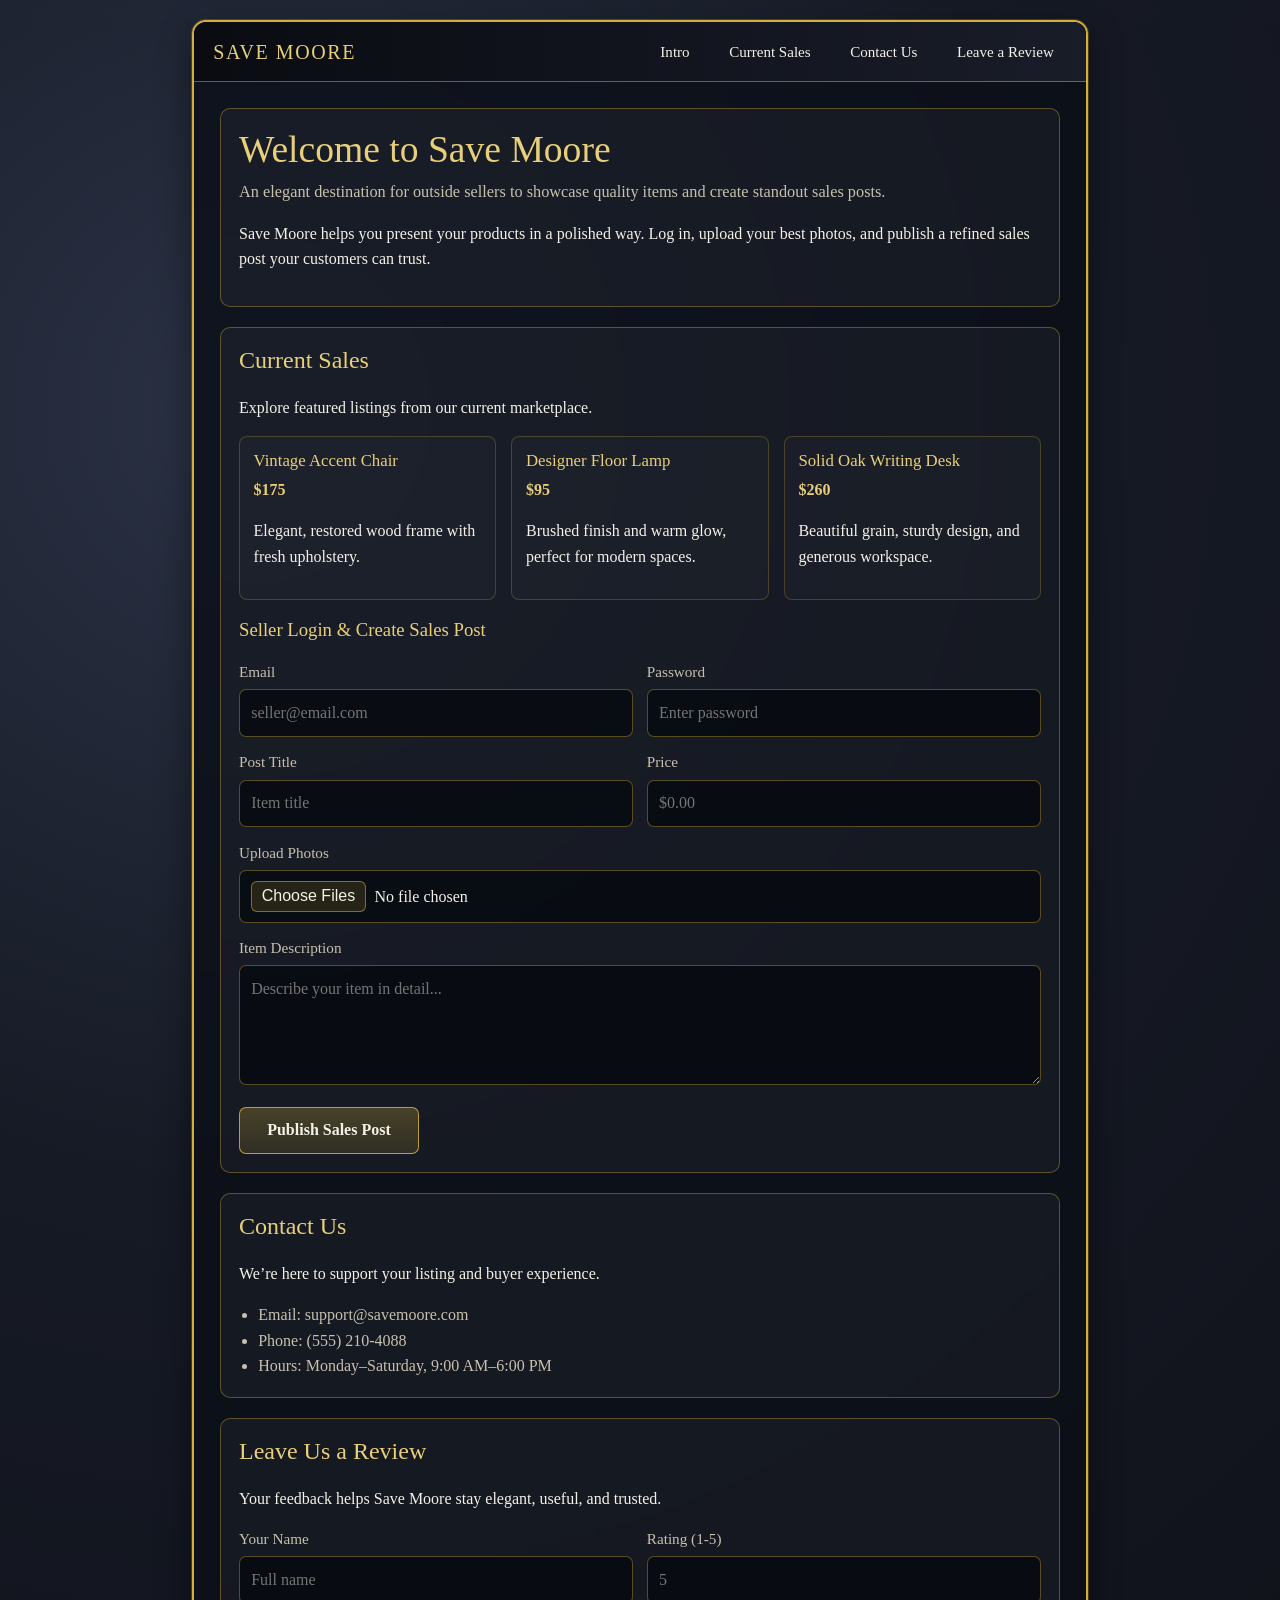
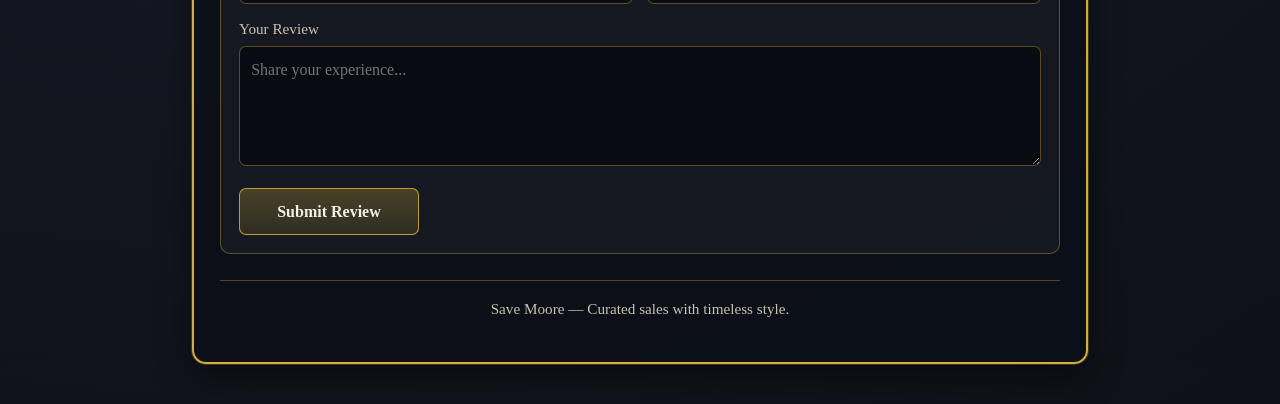
==== index.html @ 6a20c18f "Add initial HTML structure for the sales page" ====
<!DOCTYPE html>
<html lang="en">
<head>
	<meta charset="UTF-8" />
	<meta name="viewport" content="width=device-width, initial-scale=1.0" />
	<title>Save Moore | Sales Page</title>
	<style>
		:root {
			--bg-deep: #11131a;
			--bg-mid: #1d2330;
			--panel: rgba(12, 15, 24, 0.82);
			--panel-soft: rgba(255, 255, 255, 0.04);
			--text-main: #f4f1e8;
			--text-muted: #c8c1ae;
			--gold: #d4af37;
			--gold-soft: #e8cf7a;
		}

		* {
			box-sizing: border-box;
		}

		html,
		body {
			margin: 0;
			padding: 0;
			font-family: "Georgia", "Times New Roman", serif;
			color: var(--text-main);
			background: radial-gradient(circle at 20% 20%, #2b3245 0%, #161a25 42%, #0f1118 100%);
			min-height: 100%;
		}

		body {
			line-height: 1.6;
			padding: 0 2in;
		}

		.site-shell {
			max-width: 1100px;
			margin: 1.25rem auto 2.5rem;
			background: var(--panel);
			border: 2px solid var(--gold);
			border-radius: 14px;
			box-shadow: 0 0 0 1px rgba(212, 175, 55, 0.25), 0 14px 34px rgba(0, 0, 0, 0.45);
			overflow: hidden;
			backdrop-filter: blur(2px);
		}

		.top-nav {
			position: sticky;
			top: 0;
			z-index: 10;
			background: linear-gradient(90deg, rgba(10, 12, 18, 0.98), rgba(26, 30, 41, 0.96));
			border-bottom: 1px solid rgba(212, 175, 55, 0.5);
			padding: 0.85rem 1.2rem;
			display: flex;
			align-items: center;
			justify-content: space-between;
			gap: 1rem;
			flex-wrap: wrap;
		}

		.brand {
			font-size: 1.25rem;
			letter-spacing: 0.08em;
			text-transform: uppercase;
			color: var(--gold-soft);
			margin: 0;
			white-space: nowrap;
		}

		.nav-links {
			list-style: none;
			display: flex;
			gap: 0.85rem;
			padding: 0;
			margin: 0;
			flex-wrap: wrap;
		}

		.nav-links a {
			text-decoration: none;
			color: var(--text-main);
			padding: 0.45rem 0.75rem;
			border: 1px solid transparent;
			border-radius: 999px;
			font-size: 0.94rem;
			transition: all 0.2s ease;
		}

		.nav-links a:hover,
		.nav-links a:focus-visible {
			border-color: var(--gold);
			color: var(--gold-soft);
			outline: none;
			background: rgba(212, 175, 55, 0.09);
		}

		.content {
			padding: 1.6rem;
			display: grid;
			gap: 1.2rem;
		}

		.section-card {
			background: var(--panel-soft);
			border: 1px solid rgba(212, 175, 55, 0.38);
			border-radius: 10px;
			padding: 1.15rem;
		}

		h1,
		h2,
		h3 {
			margin-top: 0;
			line-height: 1.2;
			color: var(--gold-soft);
			font-weight: 500;
		}

		h1 {
			font-size: clamp(1.85rem, 3vw, 2.35rem);
			margin-bottom: 0.4rem;
		}

		.subtitle {
			margin-top: 0;
			margin-bottom: 1rem;
			color: var(--text-muted);
			font-size: 1.02rem;
		}

		.sales-grid {
			display: grid;
			grid-template-columns: repeat(auto-fit, minmax(220px, 1fr));
			gap: 0.95rem;
			margin-top: 0.85rem;
		}

		.sale-item {
			border: 1px solid rgba(212, 175, 55, 0.25);
			border-radius: 8px;
			padding: 0.85rem;
			background: rgba(255, 255, 255, 0.02);
		}

		.sale-item h3 {
			margin-bottom: 0.35rem;
			font-size: 1.05rem;
		}

		.price {
			color: var(--gold-soft);
			font-weight: 700;
			margin: 0.25rem 0;
		}

		form {
			display: grid;
			gap: 0.85rem;
			margin-top: 0.65rem;
		}

		.form-grid {
			display: grid;
			grid-template-columns: repeat(auto-fit, minmax(220px, 1fr));
			gap: 0.85rem;
		}

		label {
			display: block;
			margin-bottom: 0.3rem;
			color: var(--text-muted);
			font-size: 0.95rem;
		}

		input,
		textarea,
		button {
			width: 100%;
			border-radius: 7px;
			border: 1px solid rgba(212, 175, 55, 0.4);
			background: rgba(3, 5, 12, 0.65);
			color: var(--text-main);
			font: inherit;
			padding: 0.62rem 0.7rem;
		}

		input::file-selector-button {
			border: 1px solid rgba(212, 175, 55, 0.55);
			background: rgba(212, 175, 55, 0.15);
			color: var(--text-main);
			border-radius: 6px;
			padding: 0.35rem 0.6rem;
			margin-right: 0.55rem;
			cursor: pointer;
		}

		textarea {
			min-height: 120px;
			resize: vertical;
		}

		button {
			width: fit-content;
			min-width: 180px;
			cursor: pointer;
			background: linear-gradient(180deg, rgba(212, 175, 55, 0.27), rgba(212, 175, 55, 0.14));
			border-color: rgba(212, 175, 55, 0.85);
			font-weight: 600;
			transition: filter 0.2s ease;
		}

		button:hover,
		button:focus-visible {
			filter: brightness(1.1);
			outline: none;
		}

		.contact-list {
			margin: 0;
			padding-left: 1.2rem;
			color: var(--text-muted);
		}

		.footer-note {
			border-top: 1px solid rgba(212, 175, 55, 0.35);
			margin-top: 0.4rem;
			padding-top: 1rem;
			color: var(--text-muted);
			font-size: 0.95rem;
			text-align: center;
		}

		@media (max-width: 1050px) {
			body {
				padding: 0 1rem;
			}
		}
	</style>
</head>
<body>
	<div class="site-shell">
		<nav class="top-nav" aria-label="Main navigation">
			<p class="brand">Save Moore</p>
			<ul class="nav-links">
				<li><a href="#intro">Intro</a></li>
				<li><a href="#current-sales">Current Sales</a></li>
				<li><a href="#contact">Contact Us</a></li>
				<li><a href="#review">Leave a Review</a></li>
			</ul>
		</nav>

		<main class="content">
			<section id="intro" class="section-card">
				<h1>Welcome to Save Moore</h1>
				<p class="subtitle">An elegant destination for outside sellers to showcase quality items and create standout sales posts.</p>
				<p>
					Save Moore helps you present your products in a polished way. Log in, upload your best photos, and publish a refined
					sales post your customers can trust.
				</p>
			</section>

			<section id="current-sales" class="section-card">
				<h2>Current Sales</h2>
				<p>Explore featured listings from our current marketplace.</p>

				<div class="sales-grid" aria-label="Featured sales listings">
					<article class="sale-item">
						<h3>Vintage Accent Chair</h3>
						<p class="price">$175</p>
						<p>Elegant, restored wood frame with fresh upholstery.</p>
					</article>
					<article class="sale-item">
						<h3>Designer Floor Lamp</h3>
						<p class="price">$95</p>
						<p>Brushed finish and warm glow, perfect for modern spaces.</p>
					</article>
					<article class="sale-item">
						<h3>Solid Oak Writing Desk</h3>
						<p class="price">$260</p>
						<p>Beautiful grain, sturdy design, and generous workspace.</p>
					</article>
				</div>

				<h3 style="margin-top: 1.2rem;">Seller Login &amp; Create Sales Post</h3>
				<form>
					<div class="form-grid">
						<div>
							<label for="email">Email</label>
							<input id="email" name="email" type="email" placeholder="seller@email.com" required />
						</div>
						<div>
							<label for="password">Password</label>
							<input id="password" name="password" type="password" placeholder="Enter password" required />
						</div>
					</div>

					<div class="form-grid">
						<div>
							<label for="title">Post Title</label>
							<input id="title" name="title" type="text" placeholder="Item title" required />
						</div>
						<div>
							<label for="price">Price</label>
							<input id="price" name="price" type="text" placeholder="$0.00" required />
						</div>
					</div>

					<div>
						<label for="photos">Upload Photos</label>
						<input id="photos" name="photos" type="file" accept="image/*" multiple required />
					</div>

					<div>
						<label for="description">Item Description</label>
						<textarea id="description" name="description" placeholder="Describe your item in detail..." required></textarea>
					</div>

					<button type="submit">Publish Sales Post</button>
				</form>
			</section>

			<section id="contact" class="section-card">
				<h2>Contact Us</h2>
				<p>We’re here to support your listing and buyer experience.</p>
				<ul class="contact-list">
					<li>Email: support@savemoore.com</li>
					<li>Phone: (555) 210-4088</li>
					<li>Hours: Monday–Saturday, 9:00 AM–6:00 PM</li>
				</ul>
			</section>

			<section id="review" class="section-card">
				<h2>Leave Us a Review</h2>
				<p>Your feedback helps Save Moore stay elegant, useful, and trusted.</p>

				<form>
					<div class="form-grid">
						<div>
							<label for="name">Your Name</label>
							<input id="name" name="name" type="text" placeholder="Full name" required />
						</div>
						<div>
							<label for="rating">Rating (1-5)</label>
							<input id="rating" name="rating" type="number" min="1" max="5" placeholder="5" required />
						</div>
					</div>
					<div>
						<label for="review-message">Your Review</label>
						<textarea id="review-message" name="review-message" placeholder="Share your experience..." required></textarea>
					</div>
					<button type="submit">Submit Review</button>
				</form>
			</section>

			<p class="footer-note">Save Moore &mdash; Curated sales with timeless style.</p>
		</main>
	</div>
</body>
</html>
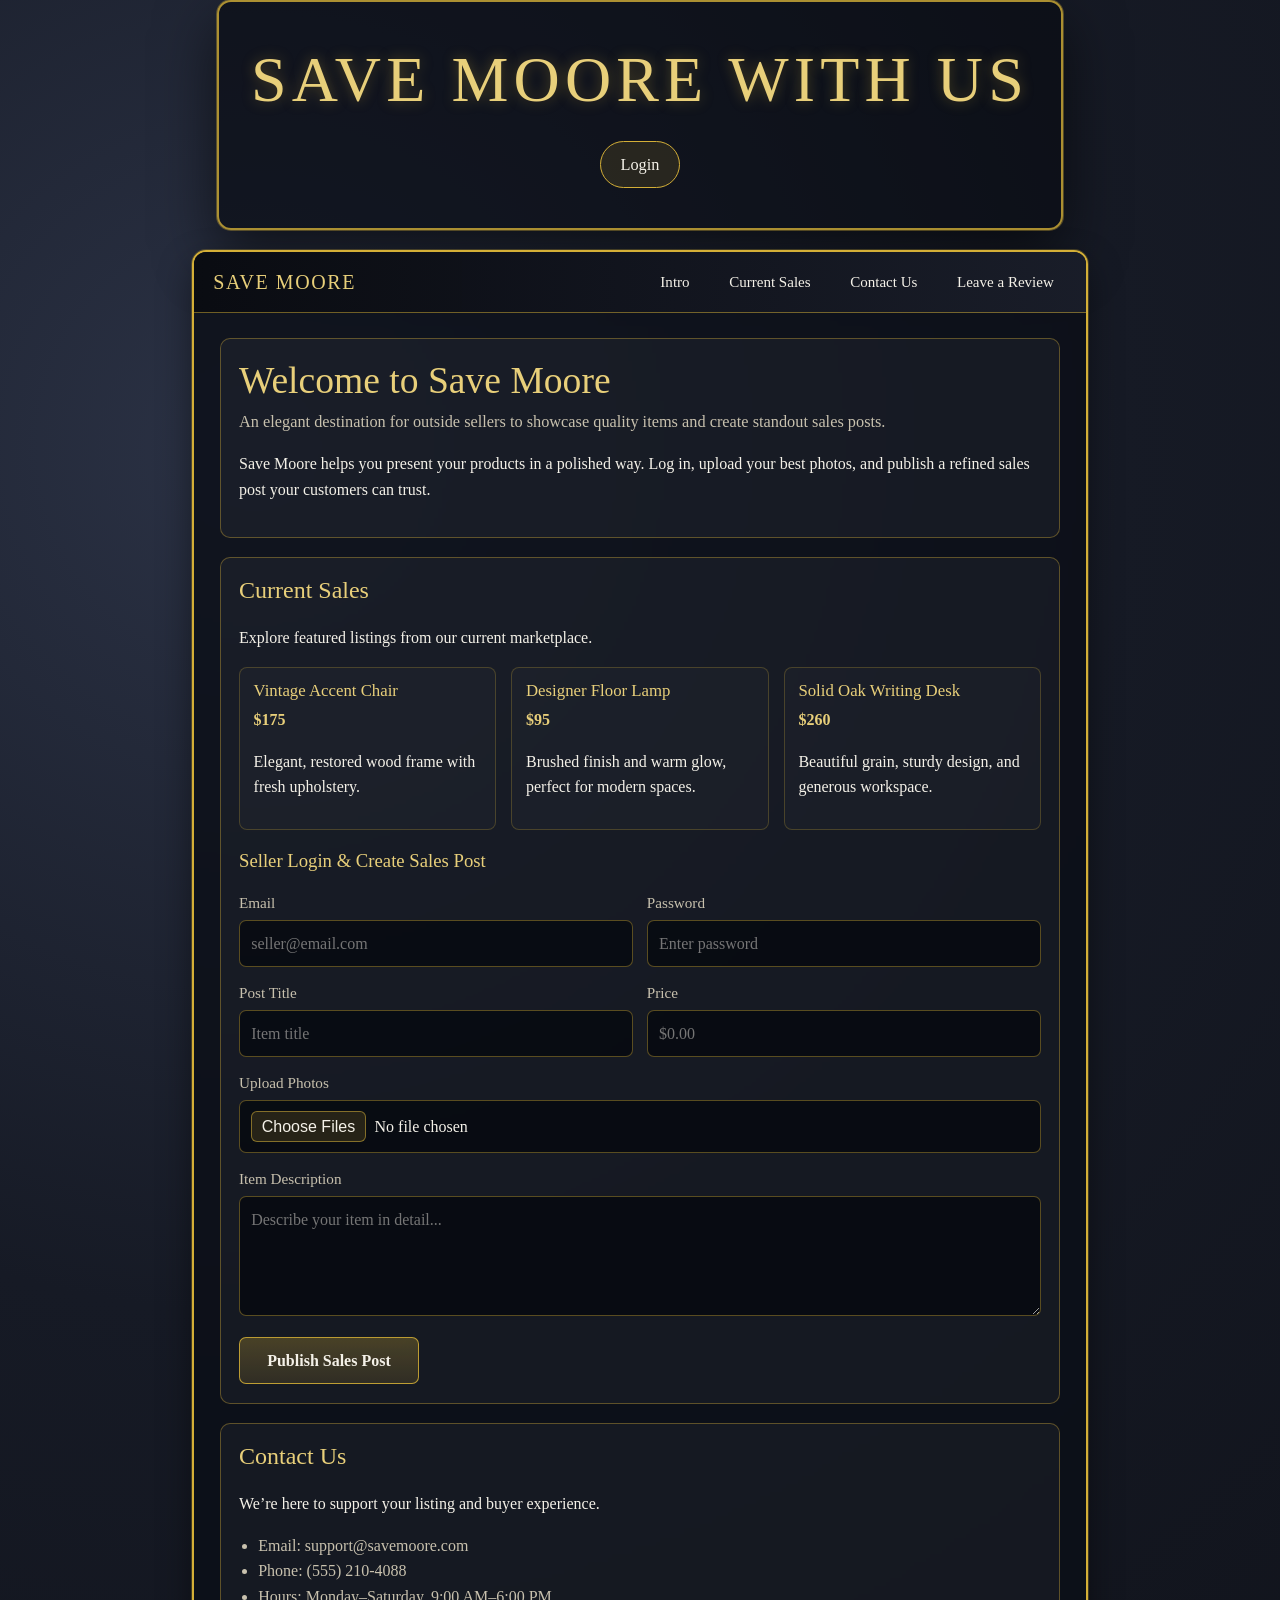
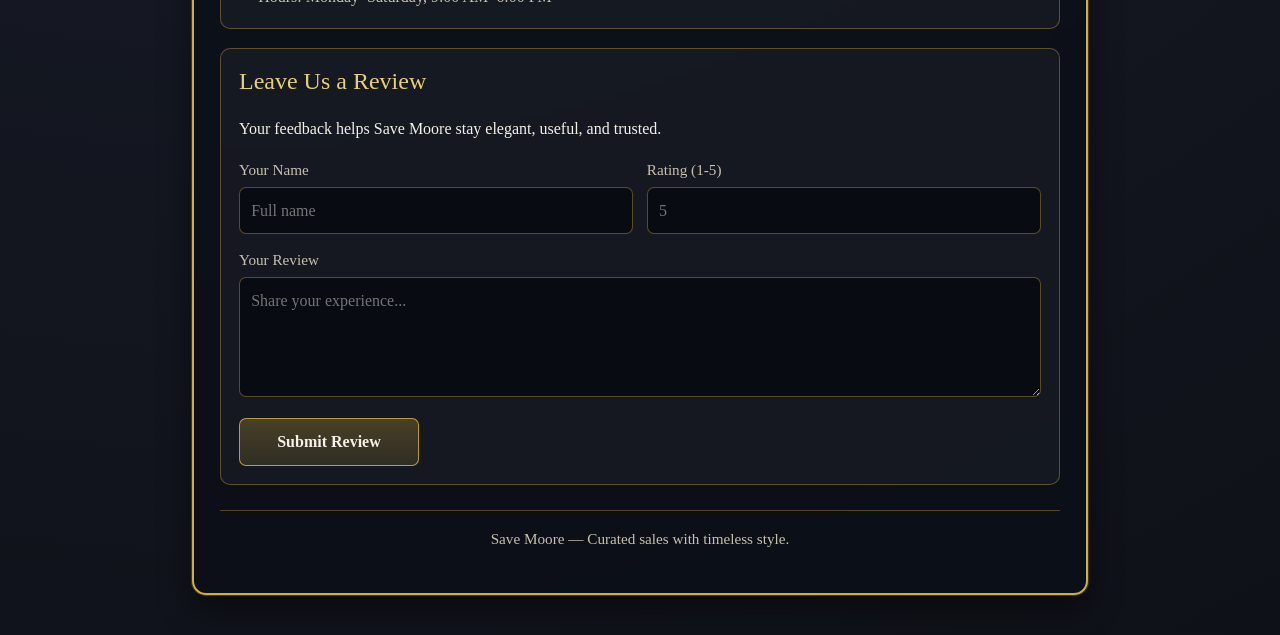
==== commit f46fa182: "Add main HTML structure and styles for the Save Moore website" ====
--- a/index.html
+++ b/index.html
@@ -1,4 +1,33 @@
 <!DOCTYPE html>
+<html lang="en">
+<head>
+  <meta charset="UTF-8" />
+  <meta name="viewport" content="width=device-width, initial-scale=1.0" />
+	<title>Save Moore | Intro</title>
+  <link rel="stylesheet" href="styles.css" />
+</head>
+<body class="intro-page">
+	<div class="intro-shell">
+		<h1 class="intro-title">Save Moore With Us</h1>
+		<a class="intro-login-link" id="intro-login" href="home.html">Login</a>
+  </div>
+
+	<div class="screen-flash" aria-hidden="true"></div>
+
+	<script>
+		const loginLink = document.getElementById("intro-login");
+
+		loginLink.addEventListener("click", function (event) {
+			event.preventDefault();
+			document.body.classList.add("transitioning");
+
+			setTimeout(function () {
+				window.location.href = "home.html";
+			}, 1300);
+		});
+	</script>
+</body>
+</html><!DOCTYPE html>
 <html lang="en">
 <head>
 	<meta charset="UTF-8" />
--- a/styles.css
+++ b/styles.css
@@ -0,0 +1,300 @@
+:root {
+  --panel: rgba(12, 15, 24, 0.82);
+  --panel-soft: rgba(255, 255, 255, 0.04);
+  --text-main: #f4f1e8;
+  --text-muted: #c8c1ae;
+  --gold: #d4af37;
+  --gold-soft: #e8cf7a;
+}
+
+* {
+  box-sizing: border-box;
+}
+
+html,
+body {
+  margin: 0;
+  padding: 0;
+  font-family: "Georgia", "Times New Roman", serif;
+  color: var(--text-main);
+  background: radial-gradient(circle at 20% 20%, #2b3245 0%, #161a25 42%, #0f1118 100%);
+  min-height: 100%;
+}
+
+body {
+  line-height: 1.6;
+  padding: 0 2in;
+}
+
+.site-shell {
+  max-width: 1100px;
+  margin: 1.25rem auto 2.5rem;
+  background: var(--panel);
+  border: 2px solid var(--gold);
+  border-radius: 14px;
+  box-shadow: 0 0 0 1px rgba(212, 175, 55, 0.25), 0 14px 34px rgba(0, 0, 0, 0.45);
+  overflow: hidden;
+  backdrop-filter: blur(2px);
+}
+
+.top-nav {
+  position: sticky;
+  top: 0;
+  z-index: 10;
+  background: linear-gradient(90deg, rgba(10, 12, 18, 0.98), rgba(26, 30, 41, 0.96));
+  border-bottom: 1px solid rgba(212, 175, 55, 0.5);
+  padding: 0.85rem 1.2rem;
+  display: flex;
+  align-items: center;
+  justify-content: space-between;
+  gap: 1rem;
+  flex-wrap: wrap;
+}
+
+.brand {
+  font-size: 1.25rem;
+  letter-spacing: 0.08em;
+  text-transform: uppercase;
+  color: var(--gold-soft);
+  margin: 0;
+  white-space: nowrap;
+}
+
+.nav-links {
+  list-style: none;
+  display: flex;
+  gap: 0.85rem;
+  padding: 0;
+  margin: 0;
+  flex-wrap: wrap;
+}
+
+.nav-links a {
+  text-decoration: none;
+  color: var(--text-main);
+  padding: 0.45rem 0.75rem;
+  border: 1px solid transparent;
+  border-radius: 999px;
+  font-size: 0.94rem;
+  transition: all 0.2s ease;
+}
+
+.nav-links a:hover,
+.nav-links a:focus-visible,
+.nav-links a.active {
+  border-color: var(--gold);
+  color: var(--gold-soft);
+  outline: none;
+  background: rgba(212, 175, 55, 0.09);
+}
+
+.content {
+  padding: 1.6rem;
+  display: grid;
+  gap: 1.2rem;
+}
+
+.section-card {
+  background: var(--panel-soft);
+  border: 1px solid rgba(212, 175, 55, 0.38);
+  border-radius: 10px;
+  padding: 1.15rem;
+}
+
+h1,
+h2,
+h3 {
+  margin-top: 0;
+  line-height: 1.2;
+  color: var(--gold-soft);
+  font-weight: 500;
+}
+
+h1 {
+  font-size: clamp(1.85rem, 3vw, 2.35rem);
+  margin-bottom: 0.4rem;
+}
+
+.subtitle {
+  margin-top: 0;
+  margin-bottom: 1rem;
+  color: var(--text-muted);
+  font-size: 1.02rem;
+}
+
+.sales-grid {
+  display: grid;
+  grid-template-columns: repeat(auto-fit, minmax(220px, 1fr));
+  gap: 0.95rem;
+  margin-top: 0.85rem;
+}
+
+.sale-item {
+  border: 1px solid rgba(212, 175, 55, 0.25);
+  border-radius: 8px;
+  padding: 0.85rem;
+  background: rgba(255, 255, 255, 0.02);
+}
+
+.sale-item h3 {
+  margin-bottom: 0.35rem;
+  font-size: 1.05rem;
+}
+
+.price {
+  color: var(--gold-soft);
+  font-weight: 700;
+  margin: 0.25rem 0;
+}
+
+form {
+  display: grid;
+  gap: 0.85rem;
+  margin-top: 0.65rem;
+}
+
+.form-grid {
+  display: grid;
+  grid-template-columns: repeat(auto-fit, minmax(220px, 1fr));
+  gap: 0.85rem;
+}
+
+label {
+  display: block;
+  margin-bottom: 0.3rem;
+  color: var(--text-muted);
+  font-size: 0.95rem;
+}
+
+input,
+textarea,
+button {
+  width: 100%;
+  border-radius: 7px;
+  border: 1px solid rgba(212, 175, 55, 0.4);
+  background: rgba(3, 5, 12, 0.65);
+  color: var(--text-main);
+  font: inherit;
+  padding: 0.62rem 0.7rem;
+}
+
+input::file-selector-button {
+  border: 1px solid rgba(212, 175, 55, 0.55);
+  background: rgba(212, 175, 55, 0.15);
+  color: var(--text-main);
+  border-radius: 6px;
+  padding: 0.35rem 0.6rem;
+  margin-right: 0.55rem;
+  cursor: pointer;
+}
+
+textarea {
+  min-height: 120px;
+  resize: vertical;
+}
+
+button {
+  width: fit-content;
+  min-width: 180px;
+  cursor: pointer;
+  background: linear-gradient(180deg, rgba(212, 175, 55, 0.27), rgba(212, 175, 55, 0.14));
+  border-color: rgba(212, 175, 55, 0.85);
+  font-weight: 600;
+  transition: filter 0.2s ease;
+}
+
+button:hover,
+button:focus-visible {
+  filter: brightness(1.1);
+  outline: none;
+}
+
+.contact-list {
+  margin: 0;
+  padding-left: 1.2rem;
+  color: var(--text-muted);
+}
+
+.footer-note {
+  border-top: 1px solid rgba(212, 175, 55, 0.35);
+  margin-top: 0.4rem;
+  padding-top: 1rem;
+  color: var(--text-muted);
+  font-size: 0.95rem;
+  text-align: center;
+}
+
+@media (max-width: 1050px) {
+  body {
+    padding: 0 1rem;
+  }
+}
+
+.intro-page {
+  min-height: 100vh;
+  display: grid;
+  place-items: center;
+  overflow: hidden;
+  position: relative;
+}
+
+.intro-shell {
+  text-align: center;
+  padding: 2.5rem 2rem;
+  border: 2px solid rgba(212, 175, 55, 0.8);
+  border-radius: 14px;
+  background: rgba(10, 12, 20, 0.68);
+  box-shadow: 0 0 0 1px rgba(212, 175, 55, 0.35), 0 24px 60px rgba(0, 0, 0, 0.6);
+  transform: scale(1);
+  transition: transform 1.2s ease, opacity 1.2s ease, filter 1.2s ease;
+}
+
+.intro-title {
+  margin: 0;
+  font-size: clamp(2.2rem, 5vw, 4rem);
+  letter-spacing: 0.08em;
+  text-transform: uppercase;
+  color: var(--gold-soft);
+  text-shadow: 0 0 14px rgba(212, 175, 55, 0.35);
+}
+
+.intro-login-link {
+  display: inline-block;
+  margin-top: 1.4rem;
+  padding: 0.6rem 1.2rem;
+  border: 1px solid var(--gold);
+  border-radius: 999px;
+  text-decoration: none;
+  color: var(--text-main);
+  background: rgba(212, 175, 55, 0.12);
+  font-size: 1.02rem;
+  transition: transform 0.2s ease, filter 0.2s ease;
+}
+
+.intro-login-link:hover,
+.intro-login-link:focus-visible {
+  transform: translateY(-2px);
+  filter: brightness(1.12);
+  outline: none;
+}
+
+.screen-flash {
+  position: fixed;
+  inset: 0;
+  pointer-events: none;
+  opacity: 0;
+  background: radial-gradient(circle, rgba(232, 207, 122, 0.68) 0%, rgba(10, 10, 18, 0.95) 55%, rgba(0, 0, 0, 1) 100%);
+  transform: scale(1);
+  transition: opacity 1.2s ease, transform 1.2s ease;
+}
+
+.intro-page.transitioning .intro-shell {
+  transform: scale(1.25);
+  opacity: 0;
+  filter: blur(8px);
+}
+
+.intro-page.transitioning .screen-flash {
+  opacity: 1;
+  transform: scale(1.35);
+}
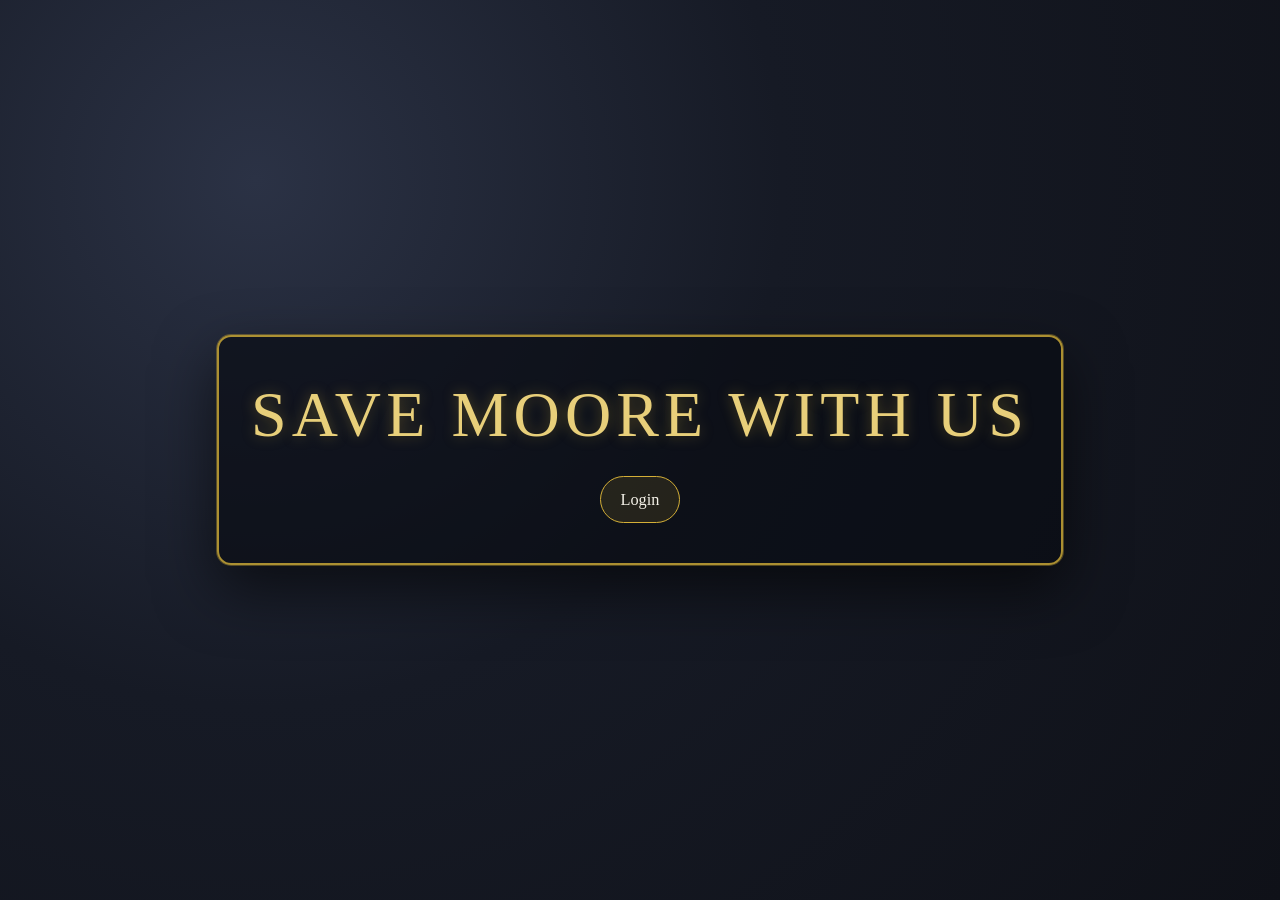
==== commit 20d30208: "Add login page and update navigation links across multiple pages" ====
--- a/index.html
+++ b/index.html
@@ -3,388 +3,28 @@
 <head>
   <meta charset="UTF-8" />
   <meta name="viewport" content="width=device-width, initial-scale=1.0" />
-	<title>Save Moore | Intro</title>
+  <title>Save Moore | Intro</title>
   <link rel="stylesheet" href="styles.css" />
 </head>
 <body class="intro-page">
-	<div class="intro-shell">
-		<h1 class="intro-title">Save Moore With Us</h1>
-		<a class="intro-login-link" id="intro-login" href="home.html">Login</a>
+  <div class="intro-shell">
+    <h1 class="intro-title">Save Moore With Us</h1>
+    <a class="intro-login-link" id="intro-login" href="login.html">Login</a>
   </div>
 
-	<div class="screen-flash" aria-hidden="true"></div>
+  <div class="screen-flash" aria-hidden="true"></div>
 
-	<script>
-		const loginLink = document.getElementById("intro-login");
+  <script>
+    const loginLink = document.getElementById("intro-login");
 
-		loginLink.addEventListener("click", function (event) {
-			event.preventDefault();
-			document.body.classList.add("transitioning");
+    loginLink.addEventListener("click", function (event) {
+      event.preventDefault();
+      document.body.classList.add("transitioning");
 
-			setTimeout(function () {
-				window.location.href = "home.html";
-			}, 1300);
-		});
-	</script>
-</body>
-</html><!DOCTYPE html>
-<html lang="en">
-<head>
-	<meta charset="UTF-8" />
-	<meta name="viewport" content="width=device-width, initial-scale=1.0" />
-	<title>Save Moore | Sales Page</title>
-	<style>
-		:root {
-			--bg-deep: #11131a;
-			--bg-mid: #1d2330;
-			--panel: rgba(12, 15, 24, 0.82);
-			--panel-soft: rgba(255, 255, 255, 0.04);
-			--text-main: #f4f1e8;
-			--text-muted: #c8c1ae;
-			--gold: #d4af37;
-			--gold-soft: #e8cf7a;
-		}
-
-		* {
-			box-sizing: border-box;
-		}
-
-		html,
-		body {
-			margin: 0;
-			padding: 0;
-			font-family: "Georgia", "Times New Roman", serif;
-			color: var(--text-main);
-			background: radial-gradient(circle at 20% 20%, #2b3245 0%, #161a25 42%, #0f1118 100%);
-			min-height: 100%;
-		}
-
-		body {
-			line-height: 1.6;
-			padding: 0 2in;
-		}
-
-		.site-shell {
-			max-width: 1100px;
-			margin: 1.25rem auto 2.5rem;
-			background: var(--panel);
-			border: 2px solid var(--gold);
-			border-radius: 14px;
-			box-shadow: 0 0 0 1px rgba(212, 175, 55, 0.25), 0 14px 34px rgba(0, 0, 0, 0.45);
-			overflow: hidden;
-			backdrop-filter: blur(2px);
-		}
-
-		.top-nav {
-			position: sticky;
-			top: 0;
-			z-index: 10;
-			background: linear-gradient(90deg, rgba(10, 12, 18, 0.98), rgba(26, 30, 41, 0.96));
-			border-bottom: 1px solid rgba(212, 175, 55, 0.5);
-			padding: 0.85rem 1.2rem;
-			display: flex;
-			align-items: center;
-			justify-content: space-between;
-			gap: 1rem;
-			flex-wrap: wrap;
-		}
-
-		.brand {
-			font-size: 1.25rem;
-			letter-spacing: 0.08em;
-			text-transform: uppercase;
-			color: var(--gold-soft);
-			margin: 0;
-			white-space: nowrap;
-		}
-
-		.nav-links {
-			list-style: none;
-			display: flex;
-			gap: 0.85rem;
-			padding: 0;
-			margin: 0;
-			flex-wrap: wrap;
-		}
-
-		.nav-links a {
-			text-decoration: none;
-			color: var(--text-main);
-			padding: 0.45rem 0.75rem;
-			border: 1px solid transparent;
-			border-radius: 999px;
-			font-size: 0.94rem;
-			transition: all 0.2s ease;
-		}
-
-		.nav-links a:hover,
-		.nav-links a:focus-visible {
-			border-color: var(--gold);
-			color: var(--gold-soft);
-			outline: none;
-			background: rgba(212, 175, 55, 0.09);
-		}
-
-		.content {
-			padding: 1.6rem;
-			display: grid;
-			gap: 1.2rem;
-		}
-
-		.section-card {
-			background: var(--panel-soft);
-			border: 1px solid rgba(212, 175, 55, 0.38);
-			border-radius: 10px;
-			padding: 1.15rem;
-		}
-
-		h1,
-		h2,
-		h3 {
-			margin-top: 0;
-			line-height: 1.2;
-			color: var(--gold-soft);
-			font-weight: 500;
-		}
-
-		h1 {
-			font-size: clamp(1.85rem, 3vw, 2.35rem);
-			margin-bottom: 0.4rem;
-		}
-
-		.subtitle {
-			margin-top: 0;
-			margin-bottom: 1rem;
-			color: var(--text-muted);
-			font-size: 1.02rem;
-		}
-
-		.sales-grid {
-			display: grid;
-			grid-template-columns: repeat(auto-fit, minmax(220px, 1fr));
-			gap: 0.95rem;
-			margin-top: 0.85rem;
-		}
-
-		.sale-item {
-			border: 1px solid rgba(212, 175, 55, 0.25);
-			border-radius: 8px;
-			padding: 0.85rem;
-			background: rgba(255, 255, 255, 0.02);
-		}
-
-		.sale-item h3 {
-			margin-bottom: 0.35rem;
-			font-size: 1.05rem;
-		}
-
-		.price {
-			color: var(--gold-soft);
-			font-weight: 700;
-			margin: 0.25rem 0;
-		}
-
-		form {
-			display: grid;
-			gap: 0.85rem;
-			margin-top: 0.65rem;
-		}
-
-		.form-grid {
-			display: grid;
-			grid-template-columns: repeat(auto-fit, minmax(220px, 1fr));
-			gap: 0.85rem;
-		}
-
-		label {
-			display: block;
-			margin-bottom: 0.3rem;
-			color: var(--text-muted);
-			font-size: 0.95rem;
-		}
-
-		input,
-		textarea,
-		button {
-			width: 100%;
-			border-radius: 7px;
-			border: 1px solid rgba(212, 175, 55, 0.4);
-			background: rgba(3, 5, 12, 0.65);
-			color: var(--text-main);
-			font: inherit;
-			padding: 0.62rem 0.7rem;
-		}
-
-		input::file-selector-button {
-			border: 1px solid rgba(212, 175, 55, 0.55);
-			background: rgba(212, 175, 55, 0.15);
-			color: var(--text-main);
-			border-radius: 6px;
-			padding: 0.35rem 0.6rem;
-			margin-right: 0.55rem;
-			cursor: pointer;
-		}
-
-		textarea {
-			min-height: 120px;
-			resize: vertical;
-		}
-
-		button {
-			width: fit-content;
-			min-width: 180px;
-			cursor: pointer;
-			background: linear-gradient(180deg, rgba(212, 175, 55, 0.27), rgba(212, 175, 55, 0.14));
-			border-color: rgba(212, 175, 55, 0.85);
-			font-weight: 600;
-			transition: filter 0.2s ease;
-		}
-
-		button:hover,
-		button:focus-visible {
-			filter: brightness(1.1);
-			outline: none;
-		}
-
-		.contact-list {
-			margin: 0;
-			padding-left: 1.2rem;
-			color: var(--text-muted);
-		}
-
-		.footer-note {
-			border-top: 1px solid rgba(212, 175, 55, 0.35);
-			margin-top: 0.4rem;
-			padding-top: 1rem;
-			color: var(--text-muted);
-			font-size: 0.95rem;
-			text-align: center;
-		}
-
-		@media (max-width: 1050px) {
-			body {
-				padding: 0 1rem;
-			}
-		}
-	</style>
-</head>
-<body>
-	<div class="site-shell">
-		<nav class="top-nav" aria-label="Main navigation">
-			<p class="brand">Save Moore</p>
-			<ul class="nav-links">
-				<li><a href="#intro">Intro</a></li>
-				<li><a href="#current-sales">Current Sales</a></li>
-				<li><a href="#contact">Contact Us</a></li>
-				<li><a href="#review">Leave a Review</a></li>
-			</ul>
-		</nav>
-
-		<main class="content">
-			<section id="intro" class="section-card">
-				<h1>Welcome to Save Moore</h1>
-				<p class="subtitle">An elegant destination for outside sellers to showcase quality items and create standout sales posts.</p>
-				<p>
-					Save Moore helps you present your products in a polished way. Log in, upload your best photos, and publish a refined
-					sales post your customers can trust.
-				</p>
-			</section>
-
-			<section id="current-sales" class="section-card">
-				<h2>Current Sales</h2>
-				<p>Explore featured listings from our current marketplace.</p>
-
-				<div class="sales-grid" aria-label="Featured sales listings">
-					<article class="sale-item">
-						<h3>Vintage Accent Chair</h3>
-						<p class="price">$175</p>
-						<p>Elegant, restored wood frame with fresh upholstery.</p>
-					</article>
-					<article class="sale-item">
-						<h3>Designer Floor Lamp</h3>
-						<p class="price">$95</p>
-						<p>Brushed finish and warm glow, perfect for modern spaces.</p>
-					</article>
-					<article class="sale-item">
-						<h3>Solid Oak Writing Desk</h3>
-						<p class="price">$260</p>
-						<p>Beautiful grain, sturdy design, and generous workspace.</p>
-					</article>
-				</div>
-
-				<h3 style="margin-top: 1.2rem;">Seller Login &amp; Create Sales Post</h3>
-				<form>
-					<div class="form-grid">
-						<div>
-							<label for="email">Email</label>
-							<input id="email" name="email" type="email" placeholder="seller@email.com" required />
-						</div>
-						<div>
-							<label for="password">Password</label>
-							<input id="password" name="password" type="password" placeholder="Enter password" required />
-						</div>
-					</div>
-
-					<div class="form-grid">
-						<div>
-							<label for="title">Post Title</label>
-							<input id="title" name="title" type="text" placeholder="Item title" required />
-						</div>
-						<div>
-							<label for="price">Price</label>
-							<input id="price" name="price" type="text" placeholder="$0.00" required />
-						</div>
-					</div>
-
-					<div>
-						<label for="photos">Upload Photos</label>
-						<input id="photos" name="photos" type="file" accept="image/*" multiple required />
-					</div>
-
-					<div>
-						<label for="description">Item Description</label>
-						<textarea id="description" name="description" placeholder="Describe your item in detail..." required></textarea>
-					</div>
-
-					<button type="submit">Publish Sales Post</button>
-				</form>
-			</section>
-
-			<section id="contact" class="section-card">
-				<h2>Contact Us</h2>
-				<p>We’re here to support your listing and buyer experience.</p>
-				<ul class="contact-list">
-					<li>Email: support@savemoore.com</li>
-					<li>Phone: (555) 210-4088</li>
-					<li>Hours: Monday–Saturday, 9:00 AM–6:00 PM</li>
-				</ul>
-			</section>
-
-			<section id="review" class="section-card">
-				<h2>Leave Us a Review</h2>
-				<p>Your feedback helps Save Moore stay elegant, useful, and trusted.</p>
-
-				<form>
-					<div class="form-grid">
-						<div>
-							<label for="name">Your Name</label>
-							<input id="name" name="name" type="text" placeholder="Full name" required />
-						</div>
-						<div>
-							<label for="rating">Rating (1-5)</label>
-							<input id="rating" name="rating" type="number" min="1" max="5" placeholder="5" required />
-						</div>
-					</div>
-					<div>
-						<label for="review-message">Your Review</label>
-						<textarea id="review-message" name="review-message" placeholder="Share your experience..." required></textarea>
-					</div>
-					<button type="submit">Submit Review</button>
-				</form>
-			</section>
-
-			<p class="footer-note">Save Moore &mdash; Curated sales with timeless style.</p>
-		</main>
-	</div>
+      setTimeout(function () {
+        window.location.href = "login.html";
+      }, 1300);
+    });
+  </script>
 </body>
 </html>
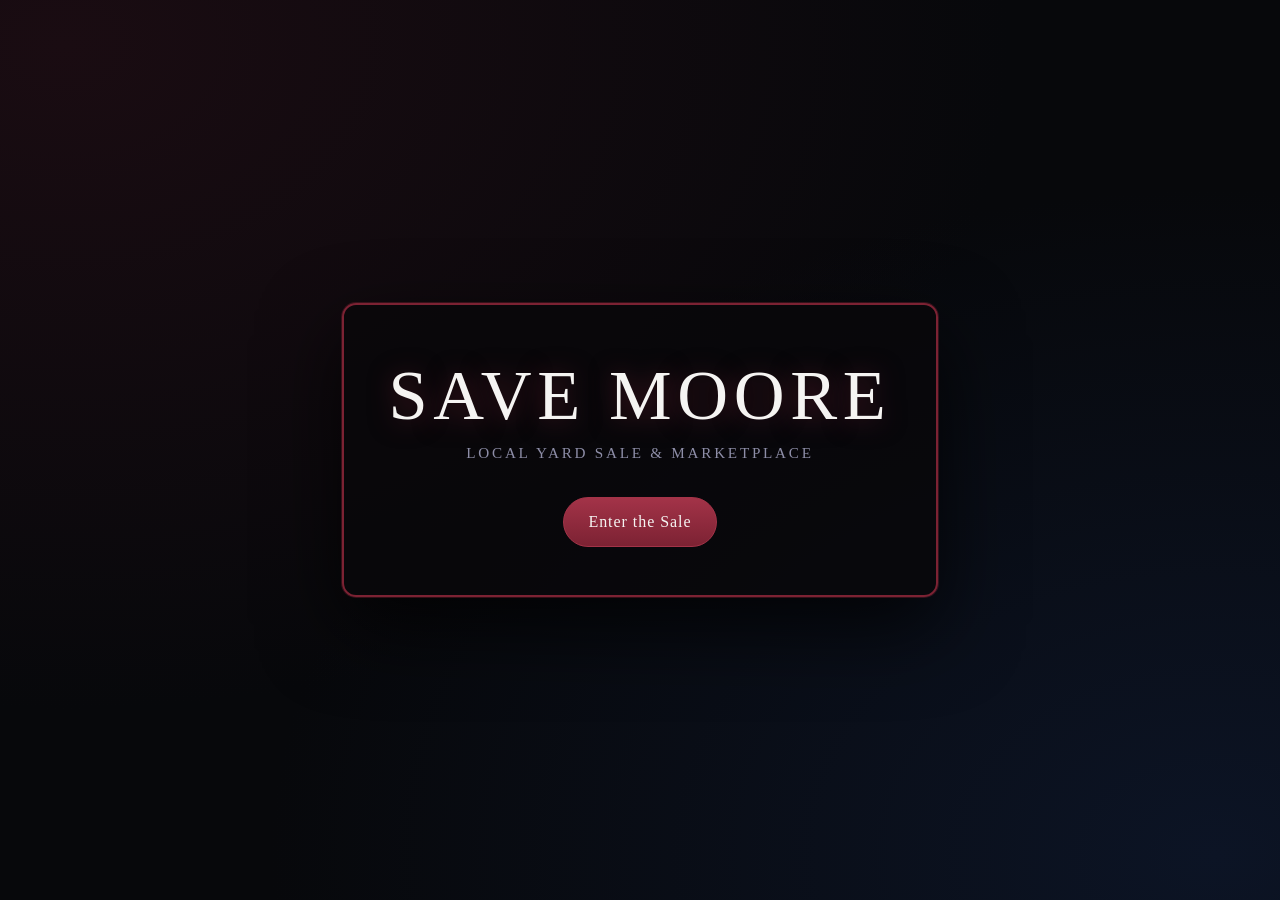
==== commit 50194703: "Implement authentication features: add auth.js, update HTML files for login, registration, and sessi" ====
--- a/index.html
+++ b/index.html
@@ -8,8 +8,9 @@
 </head>
 <body class="intro-page">
   <div class="intro-shell">
-    <h1 class="intro-title">Save Moore With Us</h1>
-    <a class="intro-login-link" id="intro-login" href="login.html">Login</a>
+    <h1 class="intro-title">Save Moore</h1>
+    <span class="intro-tagline">Local Yard Sale &amp; Marketplace</span>
+    <a class="intro-login-link" id="intro-login" href="login.html">Enter the Sale</a>
   </div>
 
   <div class="screen-flash" aria-hidden="true"></div>
--- a/styles.css
+++ b/styles.css
@@ -1,48 +1,64 @@
+/* ─────────────────────────────────────────────────────────────
+   Save Moore — Color Palette
+   Black · White · Grey · Blue · Burgundy
+───────────────────────────────────────────────────────────── */
 :root {
-  --panel: rgba(12, 15, 24, 0.82);
-  --panel-soft: rgba(255, 255, 255, 0.04);
-  --text-main: #f4f1e8;
-  --text-muted: #c8c1ae;
-  --gold: #d4af37;
-  --gold-soft: #e8cf7a;
-}
-
-* {
-  box-sizing: border-box;
-}
-
-html,
-body {
+  --bg:              #07080b;
+  --panel:           rgba(13, 14, 19, 0.94);
+  --panel-soft:      rgba(255, 255, 255, 0.03);
+  --text-main:       #f0eeea;
+  --text-muted:      #8e8ea8;
+  --white:           #f5f4f2;
+  --grey:            #3c3c48;
+  --grey-light:      #6a6a80;
+  --burgundy:        #7c2233;
+  --burgundy-soft:   #a33348;
+  --burgundy-faint:  rgba(124, 34, 51, 0.20);
+  --blue:            #264f8c;
+  --blue-soft:       #3568b4;
+  --blue-faint:      rgba(38, 79, 140, 0.18);
+}
+
+* { box-sizing: border-box; }
+
+html, body {
   margin: 0;
   padding: 0;
   font-family: "Georgia", "Times New Roman", serif;
   color: var(--text-main);
-  background: radial-gradient(circle at 20% 20%, #2b3245 0%, #161a25 42%, #0f1118 100%);
+  background:
+    radial-gradient(ellipse at 5%  5%,  #1a0c12 0%, transparent 55%),
+    radial-gradient(ellipse at 95% 95%, #0c1425 0%, transparent 55%),
+    var(--bg);
   min-height: 100%;
 }
 
 body {
-  line-height: 1.6;
+  line-height: 1.65;
   padding: 0 2in;
 }
 
+/* ── Shell (gold-trimmed box — now burgundy-trimmed) ─────────── */
 .site-shell {
   max-width: 1100px;
   margin: 1.25rem auto 2.5rem;
   background: var(--panel);
-  border: 2px solid var(--gold);
+  border: 2px solid var(--burgundy);
   border-radius: 14px;
-  box-shadow: 0 0 0 1px rgba(212, 175, 55, 0.25), 0 14px 34px rgba(0, 0, 0, 0.45);
+  box-shadow:
+    0 0 0 1px rgba(124, 34, 51, 0.30),
+    0 18px 48px rgba(0, 0, 0, 0.65);
   overflow: hidden;
-  backdrop-filter: blur(2px);
-}
-
+  backdrop-filter: blur(4px);
+}
+
+/* ── Navigation ─────────────────────────────────────────────── */
 .top-nav {
   position: sticky;
   top: 0;
   z-index: 10;
-  background: linear-gradient(90deg, rgba(10, 12, 18, 0.98), rgba(26, 30, 41, 0.96));
-  border-bottom: 1px solid rgba(212, 175, 55, 0.5);
+  background: linear-gradient(90deg, rgba(6,6,9,0.98), rgba(14,14,22,0.97));
+  border-bottom: 1px solid rgba(124, 34, 51, 0.50);
   padding: 0.85rem 1.2rem;
   display: flex;
   align-items: center;
@@ -52,10 +68,10 @@
 }
 
 .brand {
-  font-size: 1.25rem;
-  letter-spacing: 0.08em;
+  font-size: 1.22rem;
+  letter-spacing: 0.1em;
   text-transform: uppercase;
-  color: var(--gold-soft);
+  color: var(--white);
   margin: 0;
   white-space: nowrap;
 }
@@ -63,7 +79,7 @@
 .nav-links {
   list-style: none;
   display: flex;
-  gap: 0.85rem;
+  gap: 0.7rem;
   padding: 0;
   margin: 0;
   flex-wrap: wrap;
@@ -71,23 +87,24 @@
 
 .nav-links a {
   text-decoration: none;
-  color: var(--text-main);
-  padding: 0.45rem 0.75rem;
+  color: var(--text-muted);
+  padding: 0.42rem 0.72rem;
   border: 1px solid transparent;
   border-radius: 999px;
-  font-size: 0.94rem;
+  font-size: 0.92rem;
   transition: all 0.2s ease;
 }
 
 .nav-links a:hover,
 .nav-links a:focus-visible,
 .nav-links a.active {
-  border-color: var(--gold);
-  color: var(--gold-soft);
+  border-color: var(--blue-soft);
+  color: var(--white);
   outline: none;
-  background: rgba(212, 175, 55, 0.09);
-}
-
+  background: var(--blue-faint);
+}
+
+/* ── Content area ────────────────────────────────────────────── */
 .content {
   padding: 1.6rem;
   display: grid;
@@ -96,24 +113,22 @@
 
 .section-card {
   background: var(--panel-soft);
-  border: 1px solid rgba(212, 175, 55, 0.38);
+  border: 1px solid rgba(124, 34, 51, 0.32);
   border-radius: 10px;
-  padding: 1.15rem;
-}
-
-h1,
-h2,
-h3 {
+  padding: 1.2rem;
+}
+
+/* ── Typography ─────────────────────────────────────────────── */
+h1, h2, h3 {
   margin-top: 0;
   line-height: 1.2;
-  color: var(--gold-soft);
+  color: var(--white);
   font-weight: 500;
 }
 
-h1 {
-  font-size: clamp(1.85rem, 3vw, 2.35rem);
-  margin-bottom: 0.4rem;
-}
+h1 { font-size: clamp(1.85rem, 3vw, 2.35rem); margin-bottom: 0.4rem; }
+h2 { font-size: 1.45rem; }
+h3 { font-size: 1.08rem; }
 
 .subtitle {
   margin-top: 0;
@@ -122,31 +137,36 @@
   font-size: 1.02rem;
 }
 
+/* ── Listings grid ───────────────────────────────────────────── */
 .sales-grid {
   display: grid;
-  grid-template-columns: repeat(auto-fit, minmax(220px, 1fr));
+  grid-template-columns: repeat(auto-fit, minmax(210px, 1fr));
   gap: 0.95rem;
   margin-top: 0.85rem;
 }
 
 .sale-item {
-  border: 1px solid rgba(212, 175, 55, 0.25);
+  border: 1px solid rgba(38, 79, 140, 0.28);
   border-radius: 8px;
-  padding: 0.85rem;
-  background: rgba(255, 255, 255, 0.02);
-}
-
-.sale-item h3 {
-  margin-bottom: 0.35rem;
+  padding: 0.9rem;
+  background: rgba(255, 255, 255, 0.025);
+  transition: border-color 0.2s ease;
+}
+
+.sale-item:hover {
+  border-color: var(--blue-soft);
+}
+
+.sale-item h3 { margin-bottom: 0.3rem; }
+
+.price {
+  color: var(--burgundy-soft);
+  font-weight: 700;
   font-size: 1.05rem;
-}
-
-.price {
-  color: var(--gold-soft);
-  font-weight: 700;
   margin: 0.25rem 0;
 }
 
+/* ── Forms ───────────────────────────────────────────────────── */
 form {
   display: grid;
   gap: 0.85rem;
@@ -163,7 +183,7 @@
   display: block;
   margin-bottom: 0.3rem;
   color: var(--text-muted);
-  font-size: 0.95rem;
+  font-size: 0.94rem;
 }
 
 input,
@@ -171,16 +191,23 @@
 button {
   width: 100%;
   border-radius: 7px;
-  border: 1px solid rgba(212, 175, 55, 0.4);
-  background: rgba(3, 5, 12, 0.65);
+  border: 1px solid rgba(124, 34, 51, 0.40);
+  background: rgba(4, 4, 8, 0.72);
   color: var(--text-main);
   font: inherit;
   padding: 0.62rem 0.7rem;
 }
 
+input:focus,
+textarea:focus {
+  outline: none;
+  border-color: var(--blue-soft);
+  box-shadow: 0 0 0 2px var(--blue-faint);
+}
+
 input::file-selector-button {
-  border: 1px solid rgba(212, 175, 55, 0.55);
-  background: rgba(212, 175, 55, 0.15);
+  border: 1px solid var(--burgundy);
+  background: var(--burgundy-faint);
   color: var(--text-main);
   border-radius: 6px;
   padding: 0.35rem 0.6rem;
@@ -197,39 +224,44 @@
   width: fit-content;
   min-width: 180px;
   cursor: pointer;
-  background: linear-gradient(180deg, rgba(212, 175, 55, 0.27), rgba(212, 175, 55, 0.14));
-  border-color: rgba(212, 175, 55, 0.85);
+  background: linear-gradient(180deg, var(--burgundy-soft), var(--burgundy));
+  border-color: var(--burgundy-soft);
+  color: var(--white);
   font-weight: 600;
-  transition: filter 0.2s ease;
+  letter-spacing: 0.03em;
+  transition: filter 0.2s ease, transform 0.15s ease;
 }
 
 button:hover,
 button:focus-visible {
-  filter: brightness(1.1);
+  filter: brightness(1.15);
+  transform: translateY(-1px);
   outline: none;
 }
 
+/* ── Misc ────────────────────────────────────────────────────── */
 .contact-list {
   margin: 0;
   padding-left: 1.2rem;
   color: var(--text-muted);
 }
 
+.contact-list li { margin-bottom: 0.4rem; }
+
 .footer-note {
-  border-top: 1px solid rgba(212, 175, 55, 0.35);
+  border-top: 1px solid rgba(124, 34, 51, 0.28);
   margin-top: 0.4rem;
   padding-top: 1rem;
-  color: var(--text-muted);
-  font-size: 0.95rem;
+  color: var(--grey-light);
+  font-size: 0.92rem;
   text-align: center;
-}
-
-@media (max-width: 1050px) {
-  body {
-    padding: 0 1rem;
-  }
-}
-
+  letter-spacing: 0.04em;
+}
+
+/* ── Seller-only blocks (hidden by default; JS reveals for seller) ── */
+.seller-only { display: none; }
+
+/* ── Intro / Splash page ─────────────────────────────────────── */
 .intro-page {
   min-height: 100vh;
   display: grid;
@@ -240,50 +272,67 @@
 
 .intro-shell {
   text-align: center;
-  padding: 2.5rem 2rem;
-  border: 2px solid rgba(212, 175, 55, 0.8);
+  padding: 3rem 2.8rem;
+  border: 2px solid var(--burgundy);
   border-radius: 14px;
-  background: rgba(10, 12, 20, 0.68);
-  box-shadow: 0 0 0 1px rgba(212, 175, 55, 0.35), 0 24px 60px rgba(0, 0, 0, 0.6);
+  background: rgba(8, 7, 10, 0.78);
+  box-shadow:
+    0 0 0 1px rgba(124, 34, 51, 0.38),
+    0 30px 80px rgba(0, 0, 0, 0.75);
   transform: scale(1);
   transition: transform 1.2s ease, opacity 1.2s ease, filter 1.2s ease;
 }
 
 .intro-title {
-  margin: 0;
-  font-size: clamp(2.2rem, 5vw, 4rem);
+  margin: 0 0 0.2rem;
+  font-size: clamp(2.6rem, 6vw, 4.4rem);
   letter-spacing: 0.08em;
   text-transform: uppercase;
-  color: var(--gold-soft);
-  text-shadow: 0 0 14px rgba(212, 175, 55, 0.35);
+  color: var(--white);
+  text-shadow: 0 2px 24px rgba(124, 34, 51, 0.55);
+}
+
+.intro-tagline {
+  display: block;
+  color: var(--text-muted);
+  font-size: 0.95rem;
+  letter-spacing: 0.18em;
+  text-transform: uppercase;
+  margin-bottom: 2rem;
 }
 
 .intro-login-link {
   display: inline-block;
-  margin-top: 1.4rem;
-  padding: 0.6rem 1.2rem;
-  border: 1px solid var(--gold);
+  padding: 0.68rem 1.5rem;
+  border: 1px solid var(--burgundy-soft);
   border-radius: 999px;
   text-decoration: none;
-  color: var(--text-main);
-  background: rgba(212, 175, 55, 0.12);
-  font-size: 1.02rem;
+  color: var(--white);
+  background: linear-gradient(180deg, var(--burgundy-soft), var(--burgundy));
+  font-size: 1rem;
+  letter-spacing: 0.06em;
   transition: transform 0.2s ease, filter 0.2s ease;
 }
 
 .intro-login-link:hover,
 .intro-login-link:focus-visible {
   transform: translateY(-2px);
-  filter: brightness(1.12);
+  filter: brightness(1.15);
   outline: none;
 }
 
+/* ── Transition overlay ─────────────────────────────────────── */
 .screen-flash {
   position: fixed;
   inset: 0;
   pointer-events: none;
   opacity: 0;
-  background: radial-gradient(circle, rgba(232, 207, 122, 0.68) 0%, rgba(10, 10, 18, 0.95) 55%, rgba(0, 0, 0, 1) 100%);
+  background: radial-gradient(
+    circle,
+    rgba(124, 34, 51, 0.65) 0%,
+    rgba(8, 6, 12, 0.95) 55%,
+    #000 100%
+  );
   transform: scale(1);
   transition: opacity 1.2s ease, transform 1.2s ease;
 }
@@ -296,5 +345,10 @@
 
 .intro-page.transitioning .screen-flash {
   opacity: 1;
-  transform: scale(1.35);
-}+  transform: scale(1.4);
+}
+
+/* ── Responsive ─────────────────────────────────────────────── */
+@media (max-width: 1050px) {
+  body { padding: 0 1rem; }
+}
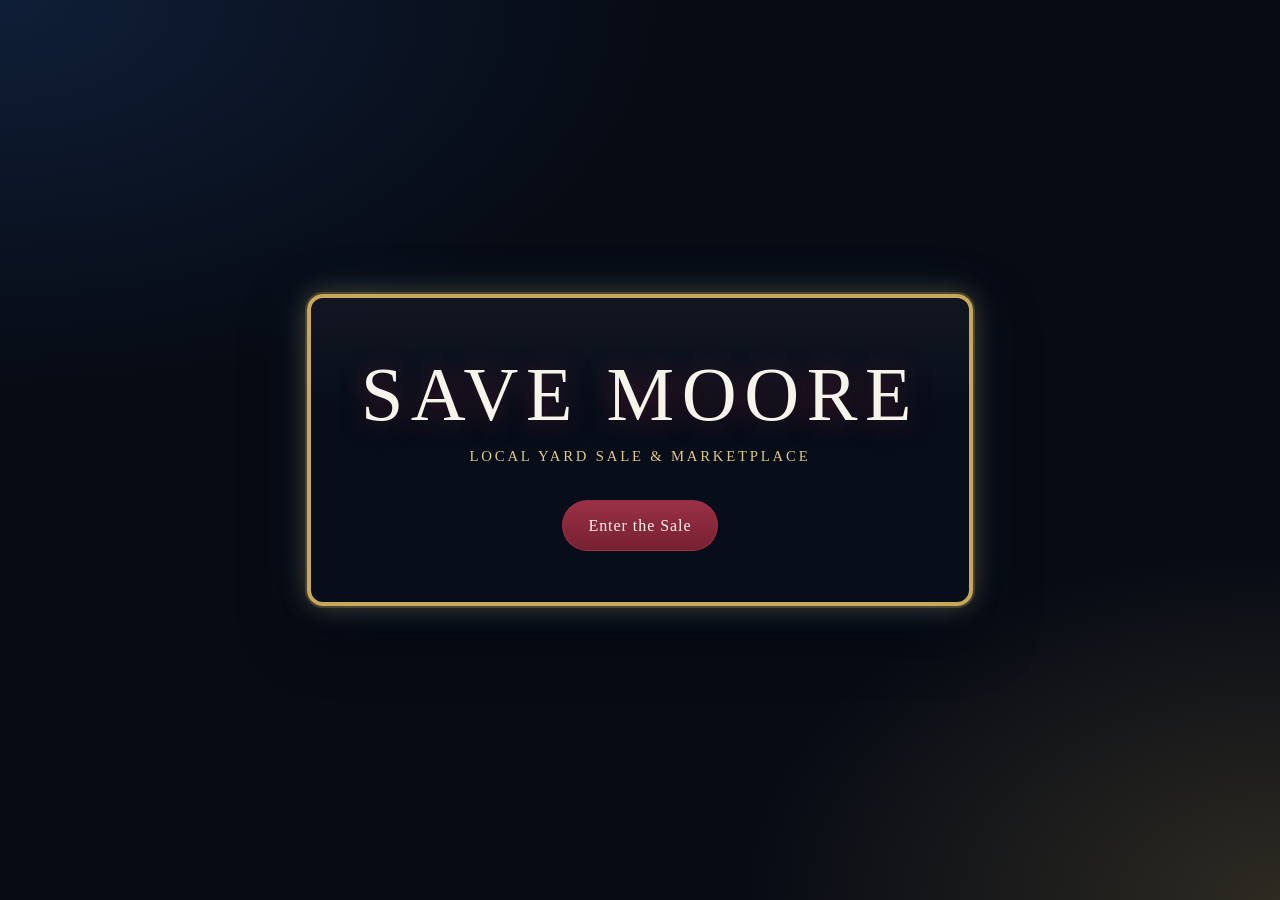
==== commit 17e8025a: "Add background video to multiple pages and update styles for consistency" ====
--- a/index.html
+++ b/index.html
@@ -7,6 +7,10 @@
   <link rel="stylesheet" href="styles.css" />
 </head>
 <body class="intro-page">
+  <video class="video-js vjs-default-skin vjs-big-play-centered player_895361399-dimensions vjs-controls-enabled vjs-workinghover vjs-v7 vjs-has-started vjs-paused vjs-ended vjs-user-active" autoplay muted loop playsinline preload="auto" aria-hidden="true">
+    <source src="background.mp4" type="video/mp4" />
+  </video>
+
   <div class="intro-shell">
     <h1 class="intro-title">Save Moore</h1>
     <span class="intro-tagline">Local Yard Sale &amp; Marketplace</span>
--- a/styles.css
+++ b/styles.css
@@ -1,268 +1,332 @@
-/* ─────────────────────────────────────────────────────────────
-   Save Moore — Color Palette
-   Black · White · Grey · Blue · Burgundy
-───────────────────────────────────────────────────────────── */
+/* Save Moore — Elegant Yard Sale Theme
+   Palette: Black · White · Grey · Blue · Burgundy */
 :root {
-  --bg:              #07080b;
-  --panel:           rgba(13, 14, 19, 0.94);
-  --panel-soft:      rgba(255, 255, 255, 0.03);
-  --text-main:       #f0eeea;
-  --text-muted:      #8e8ea8;
-  --white:           #f5f4f2;
-  --grey:            #3c3c48;
-  --grey-light:      #6a6a80;
-  --burgundy:        #7c2233;
-  --burgundy-soft:   #a33348;
-  --burgundy-faint:  rgba(124, 34, 51, 0.20);
-  --blue:            #264f8c;
-  --blue-soft:       #3568b4;
-  --blue-faint:      rgba(38, 79, 140, 0.18);
+  --bg: #070b14;
+  --panel: rgba(12, 17, 32, 0.94);
+  --panel-soft: rgba(255, 255, 255, 0.03);
+  --text-main: #f2efe7;
+  --text-muted: #b1b2c8;
+  --white: #f7f4ec;
+  --grey: #3c3c48;
+  --grey-light: #6a6a80;
+  --burgundy: #8b2a3f;
+  --burgundy-soft: #b6435d;
+  --burgundy-faint: rgba(139, 42, 63, 0.16);
+  --blue: #1d3f73;
+  --blue-soft: #2b5aa0;
+  --blue-faint: rgba(43, 90, 160, 0.22);
+  --gold: #c8a85a;
+  --gold-soft: #e0c889;
+  --gold-faint: rgba(200, 168, 90, 0.2);
 }
 
 * { box-sizing: border-box; }
 
-html, body {
+html,
+body {
   margin: 0;
-  padding: 0;
+  min-height: 100%;
+}
+
+body {
+  padding: 0 clamp(1rem, 4.2vw, 2.2rem);
   font-family: "Georgia", "Times New Roman", serif;
   color: var(--text-main);
+  line-height: 1.65;
+  letter-spacing: 0.01em;
   background:
-    radial-gradient(ellipse at 5%  5%,  #1a0c12 0%, transparent 55%),
-    radial-gradient(ellipse at 95% 95%, #0c1425 0%, transparent 55%),
+    radial-gradient(1200px 700px at 0% 0%, rgba(30, 67, 122, 0.34), transparent 56%),
+    radial-gradient(1000px 650px at 100% 100%, rgba(200, 168, 90, 0.2), transparent 54%),
     var(--bg);
-  min-height: 100%;
-}
-
-body {
-  line-height: 1.65;
-  padding: 0 2in;
-}
-
-/* ── Shell (gold-trimmed box — now burgundy-trimmed) ─────────── */
+}
+
+.video-js.vjs-default-skin.vjs-big-play-centered.player_895361399-dimensions.vjs-controls-enabled.vjs-workinghover.vjs-v7.vjs-has-started.vjs-paused.vjs-ended.vjs-user-active {
+  position: fixed !important;
+  inset: 0;
+  width: 100vw !important;
+  height: 100vh !important;
+  z-index: -3;
+  object-fit: cover;
+  pointer-events: none;
+  opacity: 0.58;
+}
+
+.video-js.vjs-default-skin.vjs-big-play-centered.player_895361399-dimensions.vjs-controls-enabled.vjs-workinghover.vjs-v7.vjs-has-started.vjs-paused.vjs-ended.vjs-user-active video,
+.video-js.vjs-default-skin.vjs-big-play-centered.player_895361399-dimensions.vjs-controls-enabled.vjs-workinghover.vjs-v7.vjs-has-started.vjs-paused.vjs-ended.vjs-user-active .vjs-tech {
+  width: 100% !important;
+  height: 100% !important;
+  object-fit: cover;
+}
+
 .site-shell {
-  max-width: 1100px;
-  margin: 1.25rem auto 2.5rem;
-  background: var(--panel);
-  border: 2px solid var(--burgundy);
-  border-radius: 14px;
+  position: relative;
+  max-width: 1120px;
+  margin: clamp(1.1rem, 2.2vw, 1.8rem) auto 2.4rem;
+  border: 4px solid var(--gold);
+  border-radius: 16px;
+  background:
+    linear-gradient(180deg, rgba(255, 255, 255, 0.035), transparent 20%),
+    var(--panel);
   box-shadow:
-    0 0 0 1px rgba(124, 34, 51, 0.30),
-    0 18px 48px rgba(0, 0, 0, 0.65);
+    0 0 0 2px rgba(200, 168, 90, 0.24),
+    0 0 24px rgba(200, 168, 90, 0.32),
+    0 0 46px rgba(43, 90, 160, 0.22),
+    0 24px 64px rgba(3, 7, 16, 0.62);
   overflow: hidden;
-  backdrop-filter: blur(4px);
-}
-
-/* ── Navigation ─────────────────────────────────────────────── */
+  backdrop-filter: blur(5px);
+}
+
 .top-nav {
   position: sticky;
   top: 0;
-  z-index: 10;
-  background: linear-gradient(90deg, rgba(6,6,9,0.98), rgba(14,14,22,0.97));
-  border-bottom: 1px solid rgba(124, 34, 51, 0.50);
-  padding: 0.85rem 1.2rem;
+  z-index: 20;
+  padding: 0.95rem 1.35rem;
   display: flex;
   align-items: center;
   justify-content: space-between;
   gap: 1rem;
   flex-wrap: wrap;
+  background:
+    linear-gradient(90deg, rgba(9, 13, 24, 0.96), rgba(14, 22, 40, 0.95));
+  border-bottom: 1px solid rgba(200, 168, 90, 0.34);
 }
 
 .brand {
-  font-size: 1.22rem;
-  letter-spacing: 0.1em;
+  margin: 0;
+  color: var(--white);
+  font-size: 1.16rem;
   text-transform: uppercase;
-  color: var(--white);
+  letter-spacing: 0.16em;
+  white-space: nowrap;
+}
+
+.nav-links {
   margin: 0;
-  white-space: nowrap;
-}
-
-.nav-links {
+  padding: 0;
   list-style: none;
   display: flex;
-  gap: 0.7rem;
-  padding: 0;
-  margin: 0;
+  gap: 0.62rem;
   flex-wrap: wrap;
 }
 
 .nav-links a {
+  display: inline-block;
   text-decoration: none;
   color: var(--text-muted);
-  padding: 0.42rem 0.72rem;
   border: 1px solid transparent;
   border-radius: 999px;
-  font-size: 0.92rem;
-  transition: all 0.2s ease;
+  padding: 0.43rem 0.75rem;
+  font-size: 0.9rem;
+  transition: color 0.2s ease, border-color 0.2s ease, background 0.2s ease;
 }
 
 .nav-links a:hover,
 .nav-links a:focus-visible,
 .nav-links a.active {
-  border-color: var(--blue-soft);
+  outline: none;
   color: var(--white);
-  outline: none;
+  border-color: rgba(53, 104, 180, 0.78);
   background: var(--blue-faint);
 }
 
-/* ── Content area ────────────────────────────────────────────── */
 .content {
-  padding: 1.6rem;
+  padding: clamp(1.2rem, 2.1vw, 1.85rem);
   display: grid;
-  gap: 1.2rem;
+  gap: 1.05rem;
 }
 
 .section-card {
-  background: var(--panel-soft);
-  border: 1px solid rgba(124, 34, 51, 0.32);
-  border-radius: 10px;
-  padding: 1.2rem;
-}
-
-/* ── Typography ─────────────────────────────────────────────── */
-h1, h2, h3 {
+  position: relative;
+  border-radius: 12px;
+  border: 1px solid rgba(200, 168, 90, 0.3);
+  padding: clamp(1rem, 2.2vw, 1.35rem);
+  background:
+    linear-gradient(160deg, rgba(255, 255, 255, 0.04), rgba(255, 255, 255, 0.01) 48%),
+    var(--panel-soft);
+}
+
+.section-card::before {
+  content: "";
+  position: absolute;
+  left: 0.85rem;
+  right: 0.85rem;
+  top: 0;
+  height: 1px;
+  background: linear-gradient(90deg, transparent, rgba(53, 104, 180, 0.4), transparent);
+}
+
+h1,
+h2,
+h3 {
   margin-top: 0;
-  line-height: 1.2;
   color: var(--white);
   font-weight: 500;
-}
-
-h1 { font-size: clamp(1.85rem, 3vw, 2.35rem); margin-bottom: 0.4rem; }
-h2 { font-size: 1.45rem; }
-h3 { font-size: 1.08rem; }
+  line-height: 1.2;
+}
+
+h1 {
+  margin-bottom: 0.38rem;
+  font-size: clamp(1.95rem, 3.35vw, 2.65rem);
+  letter-spacing: 0.02em;
+}
+
+h2 {
+  margin-bottom: 0.46rem;
+  font-size: clamp(1.35rem, 2.25vw, 1.72rem);
+}
+
+h3 {
+  margin-bottom: 0.2rem;
+  font-size: 1.07rem;
+}
+
+p {
+  margin-top: 0;
+  color: #dddbe5;
+}
 
 .subtitle {
   margin-top: 0;
   margin-bottom: 1rem;
+  max-width: 68ch;
   color: var(--text-muted);
   font-size: 1.02rem;
 }
 
-/* ── Listings grid ───────────────────────────────────────────── */
 .sales-grid {
+  margin-top: 0.8rem;
   display: grid;
+  gap: 0.9rem;
   grid-template-columns: repeat(auto-fit, minmax(210px, 1fr));
-  gap: 0.95rem;
-  margin-top: 0.85rem;
 }
 
 .sale-item {
-  border: 1px solid rgba(38, 79, 140, 0.28);
-  border-radius: 8px;
-  padding: 0.9rem;
-  background: rgba(255, 255, 255, 0.025);
-  transition: border-color 0.2s ease;
+  border-radius: 9px;
+  border: 1px solid rgba(43, 90, 160, 0.36);
+  padding: 0.88rem;
+  background: rgba(16, 23, 41, 0.7);
+  transition: transform 0.18s ease, border-color 0.2s ease, background 0.2s ease;
 }
 
 .sale-item:hover {
-  border-color: var(--blue-soft);
-}
-
-.sale-item h3 { margin-bottom: 0.3rem; }
+  transform: translateY(-2px);
+  border-color: rgba(53, 104, 180, 0.82);
+  background: rgba(18, 27, 48, 0.9);
+}
 
 .price {
-  color: var(--burgundy-soft);
+  margin: 0.24rem 0;
+  font-size: 1.02rem;
   font-weight: 700;
-  font-size: 1.05rem;
-  margin: 0.25rem 0;
-}
-
-/* ── Forms ───────────────────────────────────────────────────── */
+  letter-spacing: 0.02em;
+  color: #d67a8e;
+}
+
 form {
+  margin-top: 0.65rem;
   display: grid;
-  gap: 0.85rem;
-  margin-top: 0.65rem;
+  gap: 0.82rem;
 }
 
 .form-grid {
   display: grid;
+  gap: 0.82rem;
   grid-template-columns: repeat(auto-fit, minmax(220px, 1fr));
-  gap: 0.85rem;
 }
 
 label {
   display: block;
   margin-bottom: 0.3rem;
   color: var(--text-muted);
-  font-size: 0.94rem;
+  font-size: 0.93rem;
 }
 
 input,
 textarea,
 button {
+  font: inherit;
+  color: var(--text-main);
   width: 100%;
-  border-radius: 7px;
-  border: 1px solid rgba(124, 34, 51, 0.40);
-  background: rgba(4, 4, 8, 0.72);
-  color: var(--text-main);
-  font: inherit;
-  padding: 0.62rem 0.7rem;
+  border-radius: 8px;
+  border: 1px solid rgba(200, 168, 90, 0.36);
+  background: rgba(6, 10, 20, 0.82);
+  padding: 0.64rem 0.72rem;
+}
+
+input,
+textarea {
+  transition: border-color 0.2s ease, box-shadow 0.2s ease, background 0.2s ease;
 }
 
 input:focus,
 textarea:focus {
   outline: none;
-  border-color: var(--blue-soft);
-  box-shadow: 0 0 0 2px var(--blue-faint);
+  border-color: rgba(53, 104, 180, 0.82);
+  box-shadow: 0 0 0 2px rgba(38, 79, 140, 0.24);
+  background: rgba(8, 13, 24, 0.95);
+}
+
+textarea {
+  min-height: 120px;
+  resize: vertical;
 }
 
 input::file-selector-button {
+  margin-right: 0.55rem;
+  border-radius: 6px;
   border: 1px solid var(--burgundy);
   background: var(--burgundy-faint);
   color: var(--text-main);
-  border-radius: 6px;
-  padding: 0.35rem 0.6rem;
-  margin-right: 0.55rem;
+  padding: 0.32rem 0.58rem;
   cursor: pointer;
-}
-
-textarea {
-  min-height: 120px;
-  resize: vertical;
 }
 
 button {
   width: fit-content;
-  min-width: 180px;
+  min-width: 184px;
   cursor: pointer;
-  background: linear-gradient(180deg, var(--burgundy-soft), var(--burgundy));
-  border-color: var(--burgundy-soft);
-  color: var(--white);
+  color: #ffffff;
   font-weight: 600;
   letter-spacing: 0.03em;
-  transition: filter 0.2s ease, transform 0.15s ease;
+  border-color: rgba(200, 168, 90, 0.7);
+  background: linear-gradient(180deg, rgba(139, 42, 63, 0.95), rgba(95, 28, 44, 0.95));
+  transition: transform 0.15s ease, filter 0.2s ease;
 }
 
 button:hover,
 button:focus-visible {
-  filter: brightness(1.15);
+  outline: none;
   transform: translateY(-1px);
-  outline: none;
-}
-
-/* ── Misc ────────────────────────────────────────────────────── */
+  filter: brightness(1.13);
+}
+
 .contact-list {
   margin: 0;
-  padding-left: 1.2rem;
+  padding-left: 1.15rem;
   color: var(--text-muted);
 }
 
-.contact-list li { margin-bottom: 0.4rem; }
+.contact-list li {
+  margin-bottom: 0.36rem;
+}
 
 .footer-note {
-  border-top: 1px solid rgba(124, 34, 51, 0.28);
-  margin-top: 0.4rem;
+  margin-top: 0.45rem;
+  border-top: 1px solid rgba(200, 168, 90, 0.22);
   padding-top: 1rem;
   color: var(--grey-light);
+  text-align: center;
   font-size: 0.92rem;
-  text-align: center;
   letter-spacing: 0.04em;
 }
 
-/* ── Seller-only blocks (hidden by default; JS reveals for seller) ── */
-.seller-only { display: none; }
-
-/* ── Intro / Splash page ─────────────────────────────────────── */
+.seller-only {
+  display: none;
+}
+
+/* Intro / Splash */
 .intro-page {
+  padding: 0 1rem;
   min-height: 100vh;
   display: grid;
   place-items: center;
@@ -271,74 +335,77 @@
 }
 
 .intro-shell {
+  position: relative;
   text-align: center;
-  padding: 3rem 2.8rem;
-  border: 2px solid var(--burgundy);
-  border-radius: 14px;
-  background: rgba(8, 7, 10, 0.78);
+  border-radius: 16px;
+  border: 4px solid var(--gold);
+  padding: clamp(2.3rem, 4vw, 3.2rem) clamp(1.7rem, 4vw, 3.15rem);
+  background:
+    linear-gradient(180deg, rgba(255, 255, 255, 0.04), transparent 38%),
+    rgba(9, 14, 27, 0.9);
   box-shadow:
-    0 0 0 1px rgba(124, 34, 51, 0.38),
-    0 30px 80px rgba(0, 0, 0, 0.75);
+    0 0 0 2px rgba(200, 168, 90, 0.24),
+    0 0 26px rgba(200, 168, 90, 0.34),
+    0 0 50px rgba(43, 90, 160, 0.22),
+    0 24px 60px rgba(3, 7, 16, 0.58);
   transform: scale(1);
   transition: transform 1.2s ease, opacity 1.2s ease, filter 1.2s ease;
 }
 
 .intro-title {
-  margin: 0 0 0.2rem;
-  font-size: clamp(2.6rem, 6vw, 4.4rem);
-  letter-spacing: 0.08em;
+  margin: 0 0 0.25rem;
+  color: var(--white);
   text-transform: uppercase;
-  color: var(--white);
-  text-shadow: 0 2px 24px rgba(124, 34, 51, 0.55);
+  letter-spacing: 0.1em;
+  font-size: clamp(2.65rem, 6.2vw, 4.75rem);
+  text-shadow: 0 2px 24px rgba(124, 34, 51, 0.56);
 }
 
 .intro-tagline {
   display: block;
-  color: var(--text-muted);
-  font-size: 0.95rem;
-  letter-spacing: 0.18em;
+  margin-bottom: 2rem;
+  color: var(--gold-soft);
+  font-size: 0.92rem;
   text-transform: uppercase;
-  margin-bottom: 2rem;
+  letter-spacing: 0.19em;
 }
 
 .intro-login-link {
   display: inline-block;
-  padding: 0.68rem 1.5rem;
-  border: 1px solid var(--burgundy-soft);
+  text-decoration: none;
   border-radius: 999px;
-  text-decoration: none;
+  border: 1px solid rgba(163, 51, 72, 0.7);
   color: var(--white);
-  background: linear-gradient(180deg, var(--burgundy-soft), var(--burgundy));
-  font-size: 1rem;
+  background: linear-gradient(180deg, rgba(163, 51, 72, 0.95), rgba(124, 34, 51, 0.95));
+  padding: 0.7rem 1.56rem;
   letter-spacing: 0.06em;
   transition: transform 0.2s ease, filter 0.2s ease;
 }
 
 .intro-login-link:hover,
 .intro-login-link:focus-visible {
+  outline: none;
   transform: translateY(-2px);
-  filter: brightness(1.15);
-  outline: none;
-}
-
-/* ── Transition overlay ─────────────────────────────────────── */
+  filter: brightness(1.14);
+}
+
 .screen-flash {
   position: fixed;
   inset: 0;
   pointer-events: none;
   opacity: 0;
+  transform: scale(1);
   background: radial-gradient(
     circle,
-    rgba(124, 34, 51, 0.65) 0%,
-    rgba(8, 6, 12, 0.95) 55%,
-    #000 100%
+    rgba(200, 168, 90, 0.38) 0%,
+    rgba(43, 90, 160, 0.32) 55%,
+    rgba(0, 0, 0, 0.92) 100%
   );
-  transform: scale(1);
   transition: opacity 1.2s ease, transform 1.2s ease;
 }
 
 .intro-page.transitioning .intro-shell {
-  transform: scale(1.25);
+  transform: scale(1.23);
   opacity: 0;
   filter: blur(8px);
 }
@@ -348,7 +415,17 @@
   transform: scale(1.4);
 }
 
-/* ── Responsive ─────────────────────────────────────────────── */
-@media (max-width: 1050px) {
-  body { padding: 0 1rem; }
-}
+@media (max-width: 900px) {
+  .top-nav {
+    padding: 0.88rem 1rem;
+  }
+
+  .content {
+    padding: 1rem;
+  }
+
+  .brand {
+    font-size: 1.02rem;
+    letter-spacing: 0.12em;
+  }
+}
